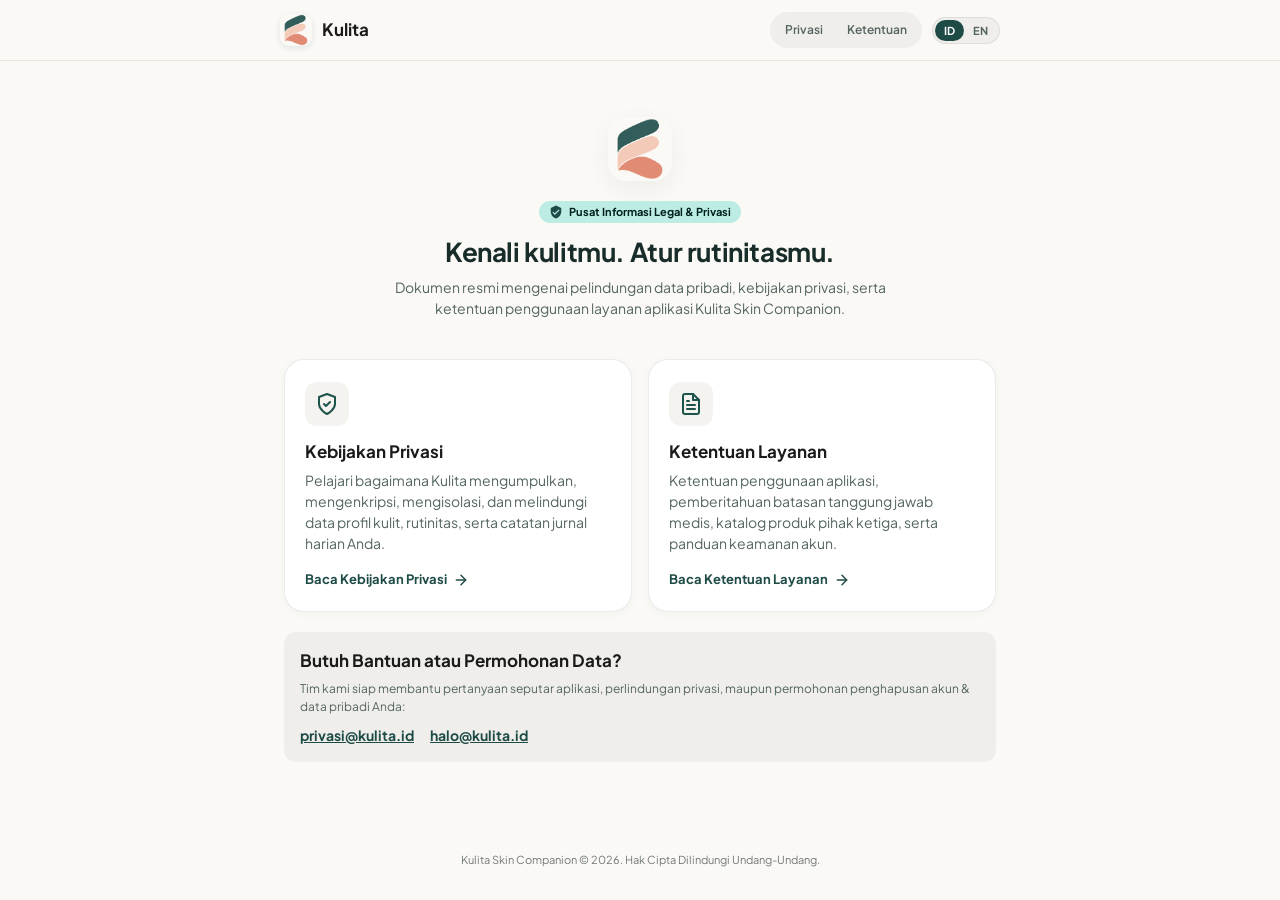
==== index.html @ 601edd52 "Add files via upload initial commit" ====
<!DOCTYPE html>
<html lang="id">
<head>
  <meta charset="UTF-8" />
  <meta name="viewport" content="width=device-width, initial-scale=1.0" />
  <meta name="description" content="Pusat Informasi Legal & Privasi Kulita — Kebijakan Privasi dan Ketentuan Layanan resmi aplikasi Kulita Skin Companion." />
  <meta name="theme-color" content="#FBF9F6" />
  <title>Pusat Legal &amp; Privasi — Kulita</title>
  <link rel="icon" type="image/png" href="assets/kulita_logo.png" />
  <link rel="preconnect" href="https://fonts.googleapis.com" />
  <link rel="preconnect" href="https://fonts.gstatic.com" crossorigin />
  <link href="https://fonts.googleapis.com/css2?family=Plus+Jakarta+Sans:wght@400;500;600;700;800&display=swap" rel="stylesheet" />
  <link rel="stylesheet" href="styles.css" />
  <script src="app.js"></script>
</head>
<body data-title-id="Pusat Legal & Privasi — Kulita" data-title-en="Legal & Privacy Center — Kulita">

  <!-- Sticky Top AppBar -->
  <header class="app-bar">
    <div class="app-bar-inner">
      <a href="index.html" class="brand-link" data-keep-lang>
        <img src="assets/kulita_logo.png" alt="Kulita Logo" class="brand-logo" />
        <span>Kulita</span>
      </a>

      <div class="app-bar-actions">
        <nav class="doc-nav" aria-label="Document Navigation">
          <a href="privacy.html" class="doc-nav-link" data-keep-lang>
            <span data-lang="id">Privasi</span>
            <span data-lang="en">Privacy</span>
          </a>
          <a href="terms.html" class="doc-nav-link" data-keep-lang>
            <span data-lang="id">Ketentuan</span>
            <span data-lang="en">Terms</span>
          </a>
        </nav>

        <div class="lang-switch" role="group" aria-label="Language Switcher">
          <button type="button" class="lang-btn active" data-set-lang="id" aria-pressed="true">ID</button>
          <button type="button" class="lang-btn" data-set-lang="en" aria-pressed="false">EN</button>
        </div>
      </div>
    </div>
  </header>

  <!-- Main Content -->
  <main class="page-main">

    <!-- Brand Hero Lockup -->
    <section class="hero-banner">
      <img src="assets/kulita_logo.png" alt="Kulita" class="hero-logo" />
      <div style="margin-bottom: 10px;">
        <span class="badge-pill badge-pill--privacy">
          <svg class="badge-icon" viewBox="0 0 24 24" fill="currentColor" aria-hidden="true">
            <path d="M12 1L3 5v6c0 5.55 3.84 10.74 9 12 5.16-1.26 9-6.45 9-12V5l-9-4zm-2 16l-4-4 1.41-1.41L10 14.17l6.59-6.59L18 9l-8 8z"/>
          </svg>
          <span data-lang="id">Pusat Informasi Legal &amp; Privasi</span>
          <span data-lang="en">Official Legal &amp; Privacy Center</span>
        </span>
      </div>
      <h1 class="headline-lg" data-lang="id">Kenali kulitmu. Atur rutinitasmu.</h1>
      <h1 class="headline-lg" data-lang="en">Know your skin. Set your routine.</h1>
      <p class="body-md" style="max-width: 540px; margin: 8px auto 0;" data-lang="id">
        Dokumen resmi mengenai pelindungan data pribadi, kebijakan privasi, serta ketentuan penggunaan layanan aplikasi Kulita Skin Companion.
      </p>
      <p class="body-md" style="max-width: 540px; margin: 8px auto 0;" data-lang="en">
        Official documentation regarding personal data protection, privacy policy, and terms of service for the Kulita Skin Companion application.
      </p>
    </section>

    <!-- Portal Cards matching HelpAndLegalBottomSheet items -->
    <section class="portal-grid" aria-label="Legal Documents">

      <!-- Card 1: Privacy Policy -->
      <a href="privacy.html" class="portal-card" data-keep-lang>
        <div>
          <div class="portal-card-icon-wrap">
            <svg width="24" height="24" viewBox="0 0 24 24" fill="none" stroke="currentColor" stroke-width="2" stroke-linecap="round" stroke-linejoin="round" aria-hidden="true">
              <path d="M12 22s8-4 8-10V5l-8-3-8 3v7c0 6 8 10 8 10z"/>
              <path d="m9 12 2 2 4-4"/>
            </svg>
          </div>
          <h2 class="headline-sm" style="margin-bottom: 6px;" data-lang="id">Kebijakan Privasi</h2>
          <h2 class="headline-sm" style="margin-bottom: 6px;" data-lang="en">Privacy Policy</h2>
          <p class="body-md" data-lang="id">
            Pelajari bagaimana Kulita mengumpulkan, mengenkripsi, mengisolasi, dan melindungi data profil kulit, rutinitas, serta catatan jurnal harian Anda.
          </p>
          <p class="body-md" data-lang="en">
            Learn how Kulita collects, encrypts, isolates, and protects your skin profile, skincare routine, and daily journal logs.
          </p>
        </div>
        <span class="portal-card-cta">
          <span data-lang="id">Baca Kebijakan Privasi</span>
          <span data-lang="en">Read Privacy Policy</span>
          <svg width="16" height="16" viewBox="0 0 24 24" fill="none" stroke="currentColor" stroke-width="2.2" stroke-linecap="round" stroke-linejoin="round" aria-hidden="true">
            <path d="M5 12h14"/>
            <path d="m12 5 7 7-7 7"/>
          </svg>
        </span>
      </a>

      <!-- Card 2: Terms of Service -->
      <a href="terms.html" class="portal-card" data-keep-lang>
        <div>
          <div class="portal-card-icon-wrap">
            <svg width="24" height="24" viewBox="0 0 24 24" fill="none" stroke="currentColor" stroke-width="2" stroke-linecap="round" stroke-linejoin="round" aria-hidden="true">
              <path d="M14 2H6a2 2 0 0 0-2 2v16a2 2 0 0 0 2 2h12a2 2 0 0 0 2-2V8z"/>
              <polyline points="14 2 14 8 20 8"/>
              <line x1="16" y1="13" x2="8" y2="13"/>
              <line x1="16" y1="17" x2="8" y2="17"/>
              <polyline points="10 9 9 9 8 9"/>
            </svg>
          </div>
          <h2 class="headline-sm" style="margin-bottom: 6px;" data-lang="id">Ketentuan Layanan</h2>
          <h2 class="headline-sm" style="margin-bottom: 6px;" data-lang="en">Terms of Service</h2>
          <p class="body-md" data-lang="id">
            Ketentuan penggunaan aplikasi, pemberitahuan batasan tanggung jawab medis, katalog produk pihak ketiga, serta panduan keamanan akun.
          </p>
          <p class="body-md" data-lang="en">
            Terms of application use, medical disclaimer notice, third-party product catalog references, and account security guidelines.
          </p>
        </div>
        <span class="portal-card-cta">
          <span data-lang="id">Baca Ketentuan Layanan</span>
          <span data-lang="en">Read Terms of Service</span>
          <svg width="16" height="16" viewBox="0 0 24 24" fill="none" stroke="currentColor" stroke-width="2.2" stroke-linecap="round" stroke-linejoin="round" aria-hidden="true">
            <path d="M5 12h14"/>
            <path d="m12 5 7 7-7 7"/>
          </svg>
        </span>
      </a>

    </section>

    <!-- Contact & Support Summary Card -->
    <section class="support-card" style="margin-top: 20px;" aria-label="Kontak Resmi">
      <h2 class="support-card-title" data-lang="id">Butuh Bantuan atau Permohonan Data?</h2>
      <h2 class="support-card-title" data-lang="en">Need Help or Data Inquiries?</h2>
      <p class="support-card-desc" data-lang="id">
        Tim kami siap membantu pertanyaan seputar aplikasi, perlindungan privasi, maupun permohonan penghapusan akun &amp; data pribadi Anda:
      </p>
      <p class="support-card-desc" data-lang="en">
        Our team is ready to assist with general support, privacy inquiries, or permanent account &amp; personal data deletion requests:
      </p>
      <div style="display: flex; flex-wrap: wrap; gap: 16px; margin-top: 8px;">
        <a href="mailto:privasi@kulita.id" class="support-email-link">
          <span>privasi@kulita.id</span>
        </a>
        <a href="mailto:halo@kulita.id" class="support-email-link">
          <span>halo@kulita.id</span>
        </a>
      </div>
    </section>

  </main>

  <!-- Footer -->
  <footer class="page-footer">
    <p data-lang="id">Kulita Skin Companion &copy; 2026. Hak Cipta Dilindungi Undang-Undang.</p>
    <p data-lang="en">Kulita Skin Companion &copy; 2026. All rights reserved.</p>
  </footer>

</body>
</html>
---- styles.css ----
/* ==========================================================================
   Kulita Design System — Web Legal Pages (GitHub Pages)
   Synchronized with lib/theme/app_colors.dart & lib/theme/app_typography.dart
   ========================================================================== */

:root {
  /* Primary botanical deep teals */
  --primary: #1E4B46;
  --on-primary: #FFFFFF;
  --primary-container: #1C534A;
  --on-primary-container: #8DBAB3;
  --primary-fixed: #BDECE4;
  --primary-fixed-dim: #A2CFC8;
  --on-primary-fixed: #00201D;

  /* Secondary soft warm peaches */
  --secondary: #7D5543;
  --on-secondary: #FFFFFF;
  --secondary-container: #FFC9B1;
  --on-secondary-container: #7A5240;
  --secondary-fixed: #FFDBCC;

  /* Tertiary coral & terracotta accents */
  --tertiary: #E77F67;
  --on-tertiary: #FFFFFF;
  --tertiary-fixed: #FFDAD2;

  /* Canvas & surface layers */
  --canvas: #FAF8F5;
  --surface: #FBF9F6;
  --surface-card: #FFFFFF;
  --surface-tint: #3A6660;
  --surface-container-lowest: #FFFFFF;
  --surface-container-low: #F5F3F0;
  --surface-container: #EFEEEB;
  --surface-container-high: #EAE8E5;
  --surface-container-highest: #E4E2DF;

  /* Typography & Neutrals */
  --on-surface: #1B1C1A;
  --text-primary: #182C29;
  --on-surface-variant: #546562;
  --text-muted: #546562;
  --outline: #707977;
  --outline-variant: #C0C8C6;
  --border-subtle: #EAE6DF;

  /* Semantic */
  --status-verified: #5B8A72;
  --status-warning: #D97736;
  --error: #BA1A1A;
  --error-container: #FFDAD6;

  /* Borders & Shadows matching Flutter cards */
  --outline-alpha-15: rgba(112, 121, 119, 0.15);
  --shadow-card: 0 2px 10px rgba(0, 0, 0, 0.03);
  --shadow-subtle: 0 2px 6px rgba(0, 0, 0, 0.02);
  --shadow-elevated: 0 8px 24px rgba(24, 44, 41, 0.06);

  /* Radii */
  --radius-pill: 9999px;
  --radius-xl: 20px;
  --radius-lg: 16px;
  --radius-md: 12px;
  --radius-sm: 10px;
  --radius-xs: 8px;

  /* Font Family */
  --font-sans: 'Plus Jakarta Sans', -apple-system, BlinkMacSystemFont, 'Segoe UI', Roboto, sans-serif;
}

*,
*::before,
*::after {
  box-sizing: border-box;
  margin: 0;
  padding: 0;
}

html {
  font-family: var(--font-sans);
  background-color: var(--surface);
  color: var(--on-surface);
  -webkit-font-smoothing: antialiased;
  -moz-osx-font-smoothing: grayscale;
  scroll-behavior: smooth;
}

body {
  min-height: 100vh;
  display: flex;
  flex-direction: column;
  background-color: var(--surface);
  color: var(--on-surface);
  line-height: 1.5;
}

/* ==========================================================================
   Typography Scale (AppTypography)
   ========================================================================== */

.display-lg {
  font-size: 2.125rem; /* 34px */
  font-weight: 800;
  line-height: 1.235;
  letter-spacing: -0.02em;
  color: var(--text-primary);
}

.headline-lg {
  font-size: 1.625rem; /* 26px */
  font-weight: 700;
  line-height: 1.3;
  letter-spacing: -0.015em;
  color: var(--text-primary);
}

.headline-lg-mobile {
  font-size: 1.375rem; /* 22px */
  font-weight: 700;
  line-height: 1.36;
  letter-spacing: -0.01em;
  color: var(--on-surface);
}

.headline-md {
  font-size: 1.25rem; /* 20px */
  font-weight: 700;
  line-height: 1.4;
  color: var(--text-primary);
}

.headline-sm {
  font-size: 1.0625rem; /* 17px */
  font-weight: 700;
  line-height: 1.41;
  color: var(--on-surface);
}

.body-lg {
  font-size: 1rem; /* 16px */
  font-weight: 400;
  line-height: 1.5;
  color: var(--text-primary);
}

.body-md {
  font-size: 0.875rem; /* 14px */
  font-weight: 400;
  line-height: 1.5;
  color: var(--on-surface-variant);
}

.body-sm {
  font-size: 0.75rem; /* 12px */
  font-weight: 400;
  line-height: 1.5;
  color: var(--on-surface-variant);
}

.label-lg {
  font-size: 0.875rem; /* 14px */
  font-weight: 600;
  line-height: 1.42;
  color: var(--on-surface);
}

.label-md {
  font-size: 0.75rem; /* 12px */
  font-weight: 600;
  line-height: 1.33;
  letter-spacing: 0.01em;
  color: var(--on-surface-variant);
}

.label-sm {
  font-size: 0.6875rem; /* 11px */
  font-weight: 700;
  line-height: 1.27;
  letter-spacing: 0.02em;
  color: var(--primary);
}

/* ==========================================================================
   Sticky Top AppBar
   ========================================================================== */

.app-bar {
  position: sticky;
  top: 0;
  z-index: 50;
  background-color: rgba(251, 249, 246, 0.88);
  backdrop-filter: blur(12px);
  -webkit-backdrop-filter: blur(12px);
  border-bottom: 1px solid var(--border-subtle);
}

.app-bar-inner {
  max-width: 760px;
  margin: 0 auto;
  padding: 12px 20px;
  display: flex;
  align-items: center;
  justify-content: space-between;
  gap: 12px;
}

.brand-link {
  display: inline-flex;
  align-items: center;
  gap: 10px;
  text-decoration: none;
  color: var(--on-surface);
  font-weight: 700;
  font-size: 1.0625rem;
  transition: opacity 0.15s ease;
}

.brand-link:hover {
  opacity: 0.85;
}

.brand-logo {
  width: 32px;
  height: 32px;
  border-radius: 9px;
  object-fit: cover;
  box-shadow: 0 2px 6px rgba(30, 75, 70, 0.12);
}

.app-bar-actions {
  display: flex;
  align-items: center;
  gap: 10px;
}

/* Navigation Pills inside AppBar */
.doc-nav {
  display: flex;
  align-items: center;
  background-color: var(--surface-container);
  padding: 3px;
  border-radius: var(--radius-pill);
}

.doc-nav-link {
  text-decoration: none;
  font-size: 0.75rem;
  font-weight: 600;
  color: var(--on-surface-variant);
  padding: 6px 12px;
  border-radius: var(--radius-pill);
  transition: all 0.15s ease;
  white-space: nowrap;
}

.doc-nav-link:hover {
  color: var(--on-surface);
}

.doc-nav-link.active {
  background-color: var(--surface-card);
  color: var(--primary);
  font-weight: 700;
  box-shadow: 0 1px 3px rgba(0, 0, 0, 0.06);
}

/* Language Toggle Switcher */
.lang-switch {
  display: inline-flex;
  align-items: center;
  background-color: var(--surface-container);
  border: 1px solid var(--outline-alpha-15);
  border-radius: var(--radius-pill);
  padding: 2px;
}

.lang-btn {
  appearance: none;
  border: none;
  background: transparent;
  font-family: var(--font-sans);
  font-size: 0.6875rem;
  font-weight: 700;
  color: var(--on-surface-variant);
  padding: 4px 9px;
  border-radius: var(--radius-pill);
  cursor: pointer;
  transition: all 0.15s ease;
}

.lang-btn:hover {
  color: var(--on-surface);
}

.lang-btn.active {
  background-color: var(--primary);
  color: var(--on-primary);
}

/* ==========================================================================
   Main Layout & Article Container
   ========================================================================== */

.page-main {
  flex: 1;
  width: 100%;
  max-width: 760px;
  margin: 0 auto;
  padding: 16px 20px 32px;
}

/* Matches PrivacyPolicyPage Main Article Container */
.article-card {
  width: 100%;
  padding: 24px 20px;
  background-color: var(--surface-container-lowest);
  border-radius: var(--radius-xl);
  border: 1px solid var(--outline-alpha-15);
  box-shadow: var(--shadow-card);
}

@media (min-width: 640px) {
  .page-main {
    padding: 28px 24px 48px;
  }

  .article-card {
    padding: 32px 32px;
  }
}

/* ==========================================================================
   Badges & Meta Header
   ========================================================================== */

.meta-row {
  display: flex;
  flex-wrap: wrap;
  align-items: center;
  justify-content: space-between;
  gap: 8px;
  margin-bottom: 14px;
}

.badge-pill {
  display: inline-flex;
  align-items: center;
  gap: 6px;
  padding: 4px 10px;
  border-radius: var(--radius-pill);
  font-size: 0.6875rem;
  font-weight: 700;
  line-height: 1.27;
}

.badge-pill--privacy {
  background-color: var(--primary-fixed);
  color: var(--on-primary-fixed);
}

.badge-pill--terms {
  background-color: var(--surface-container);
  color: var(--on-surface-variant);
  font-weight: 600;
}

.badge-icon {
  width: 14px;
  height: 14px;
  color: var(--primary);
  flex-shrink: 0;
}

.last-updated {
  font-size: 0.6875rem;
  color: var(--outline);
}

.doc-headline {
  margin-bottom: 8px;
}

.doc-intro {
  color: var(--on-surface-variant);
  line-height: 1.55;
}

/* ==========================================================================
   Callout Cards: LegalSummaryCard & MedicalNoticeCard
   ========================================================================== */

/* Matches LegalSummaryCard */
.summary-card {
  width: 100%;
  margin-top: 16px;
  margin-bottom: 24px;
  padding: 14px 16px;
  background-color: var(--surface-container-low);
  border-radius: var(--radius-md);
  border: 1px solid var(--outline-alpha-15);
}

.summary-card-header {
  display: flex;
  align-items: center;
  gap: 8px;
  margin-bottom: 10px;
}

.summary-card-icon {
  width: 18px;
  height: 18px;
  color: var(--primary);
  flex-shrink: 0;
}

.summary-card-title {
  font-size: 0.6875rem;
  font-weight: 700;
  letter-spacing: 0.6px;
  text-transform: uppercase;
  color: var(--primary);
}

.summary-list {
  list-style: none;
  display: flex;
  flex-direction: column;
  gap: 6px;
}

.summary-item {
  display: flex;
  align-items: flex-start;
  gap: 8px;
  font-size: 0.75rem;
  line-height: 1.45;
  color: var(--on-surface-variant);
}

.summary-check-icon {
  width: 16px;
  height: 16px;
  color: var(--primary);
  flex-shrink: 0;
  margin-top: 1px;
}

.summary-item strong {
  font-weight: 700;
  color: var(--on-surface);
}

/* Matches MedicalNoticeCard */
.medical-notice-card {
  width: 100%;
  margin-top: 16px;
  margin-bottom: 24px;
  padding: 16px;
  background-color: var(--surface-container-low);
  border-radius: var(--radius-md);
  border-left: 4px solid var(--primary);
  box-shadow: var(--shadow-subtle);
  display: flex;
  align-items: flex-start;
  gap: 12px;
}

.medical-notice-icon {
  width: 22px;
  height: 22px;
  color: var(--primary);
  flex-shrink: 0;
  margin-top: 1px;
}

.medical-notice-title {
  font-size: 0.75rem;
  font-weight: 700;
  letter-spacing: 0.5px;
  text-transform: uppercase;
  color: var(--primary);
  margin-bottom: 6px;
}

.medical-notice-text {
  font-size: 0.75rem;
  line-height: 1.48;
  color: var(--on-surface-variant);
}

.medical-notice-text strong {
  font-weight: 700;
  color: var(--on-surface);
}

/* ==========================================================================
   Document Sections (LegalSectionCard & LegalBulletPoint)
   ========================================================================== */

.section-block {
  display: flex;
  flex-direction: column;
}

.section-heading {
  display: flex;
  align-items: baseline;
  gap: 6px;
  font-size: 1.0625rem; /* 17px */
  font-weight: 700;
  line-height: 1.41;
  color: var(--on-surface);
}

.section-number {
  color: var(--primary);
  font-weight: 700;
  flex-shrink: 0;
}

.section-number--neutral {
  color: var(--on-surface);
}

.section-desc {
  margin-top: 6px;
  font-size: 0.875rem; /* 14px */
  line-height: 1.55;
  color: var(--on-surface-variant);
}

.section-desc + .section-desc {
  margin-top: 10px;
}

.bullet-list {
  list-style: none;
  margin-top: 8px;
  display: flex;
  flex-direction: column;
  gap: 6px;
}

.bullet-item {
  display: flex;
  align-items: flex-start;
  padding-left: 4px;
  font-size: 0.875rem; /* 14px */
  line-height: 1.48;
  color: var(--on-surface-variant);
}

.bullet-dot {
  width: 5px;
  height: 5px;
  border-radius: 50%;
  background-color: var(--on-surface-variant);
  margin-top: 8px;
  margin-right: 10px;
  flex-shrink: 0;
}

.bullet-item strong {
  font-weight: 700;
  color: var(--on-surface);
}

.section-divider {
  border: 0;
  height: 1px;
  background-color: var(--surface-container-high);
  margin: 18px 0;
}

.section-spacer {
  height: 20px;
}

/* ==========================================================================
   Contact & Support Cards (LegalContactBox & LegalSupportCard)
   ========================================================================== */

/* Matches LegalContactBox */
.contact-box {
  margin-top: 14px;
  padding: 12px 14px;
  background-color: var(--surface-container-low);
  border-radius: var(--radius-sm);
  border: 1px solid var(--outline-alpha-15);
  display: flex;
  align-items: center;
  gap: 10px;
  text-decoration: none;
  transition: background-color 0.15s ease, border-color 0.15s ease;
}

.contact-box:hover {
  background-color: var(--surface-container);
  border-color: var(--outline-variant);
}

.contact-box-icon {
  width: 20px;
  height: 20px;
  color: var(--primary);
  flex-shrink: 0;
}

.contact-box-label {
  display: block;
  font-size: 0.6875rem;
  color: var(--on-surface-variant);
  margin-bottom: 2px;
}

.contact-box-email {
  display: block;
  font-size: 0.75rem;
  font-weight: 700;
  color: var(--primary);
  text-decoration: underline;
}

/* Matches LegalSupportCard */
.support-card {
  width: 100%;
  padding: 16px;
  background-color: var(--surface-container);
  border-radius: var(--radius-md);
}

.support-card-title {
  font-size: 1.0625rem;
  font-weight: 700;
  color: var(--on-surface);
  margin-bottom: 6px;
}

.support-card-desc {
  font-size: 0.75rem;
  line-height: 1.48;
  color: var(--on-surface-variant);
  margin-bottom: 10px;
}

.support-email-link {
  display: inline-flex;
  align-items: center;
  gap: 4px;
  font-size: 0.875rem;
  font-weight: 700;
  color: var(--primary);
  text-decoration: underline;
}

.support-email-link:hover {
  opacity: 0.85;
}

/* ==========================================================================
   Index / Portal Hub Cards
   ========================================================================== */

.hero-banner {
  text-align: center;
  padding: 28px 20px 24px;
}

.hero-logo {
  width: 64px;
  height: 64px;
  border-radius: 18px;
  object-fit: cover;
  box-shadow: var(--shadow-elevated);
  margin-bottom: 14px;
}

.portal-grid {
  display: grid;
  grid-template-columns: 1fr;
  gap: 16px;
  margin-top: 16px;
}

@media (min-width: 600px) {
  .portal-grid {
    grid-template-columns: 1fr 1fr;
  }
}

.portal-card {
  display: flex;
  flex-direction: column;
  justify-content: space-between;
  padding: 22px 20px;
  background-color: var(--surface-container-lowest);
  border-radius: var(--radius-xl);
  border: 1px solid var(--outline-alpha-15);
  box-shadow: var(--shadow-card);
  text-decoration: none;
  color: var(--on-surface);
  transition: transform 0.15s ease, box-shadow 0.15s ease, border-color 0.15s ease;
}

.portal-card:hover {
  transform: translateY(-2px);
  box-shadow: var(--shadow-elevated);
  border-color: var(--primary-fixed-dim);
}

.portal-card-icon-wrap {
  width: 44px;
  height: 44px;
  border-radius: var(--radius-md);
  background-color: var(--surface-container-low);
  display: flex;
  align-items: center;
  justify-content: center;
  color: var(--primary-container);
  margin-bottom: 14px;
}

.portal-card-cta {
  margin-top: 16px;
  display: inline-flex;
  align-items: center;
  gap: 6px;
  font-size: 0.8125rem;
  font-weight: 700;
  color: var(--primary);
}

/* ==========================================================================
   Footer
   ========================================================================== */

.page-footer {
  text-align: center;
  padding: 20px 20px 32px;
  font-size: 0.6875rem;
  color: var(--outline);
}

.footer-links {
  display: flex;
  justify-content: center;
  flex-wrap: wrap;
  gap: 16px;
  margin-bottom: 8px;
}

.footer-link {
  color: var(--on-surface-variant);
  text-decoration: none;
  font-weight: 600;
}

.footer-link:hover {
  color: var(--primary);
  text-decoration: underline;
}

/* ==========================================================================
   Bilingual Visibility Utility & Print Styles
   ========================================================================== */

html[lang="id"] [data-lang="en"] {
  display: none !important;
}

html[lang="en"] [data-lang="id"] {
  display: none !important;
}

@media (max-width: 480px) {
  .brand-title-text {
    display: none;
  }
  .app-bar-inner {
    padding: 10px 16px;
  }
  .page-main {
    padding: 12px 16px 28px;
  }
}

@media print {
  .app-bar,
  .footer-links {
    display: none !important;
  }
  body,
  .article-card {
    background: #FFFFFF;
    box-shadow: none;
    border: none;
  }
}
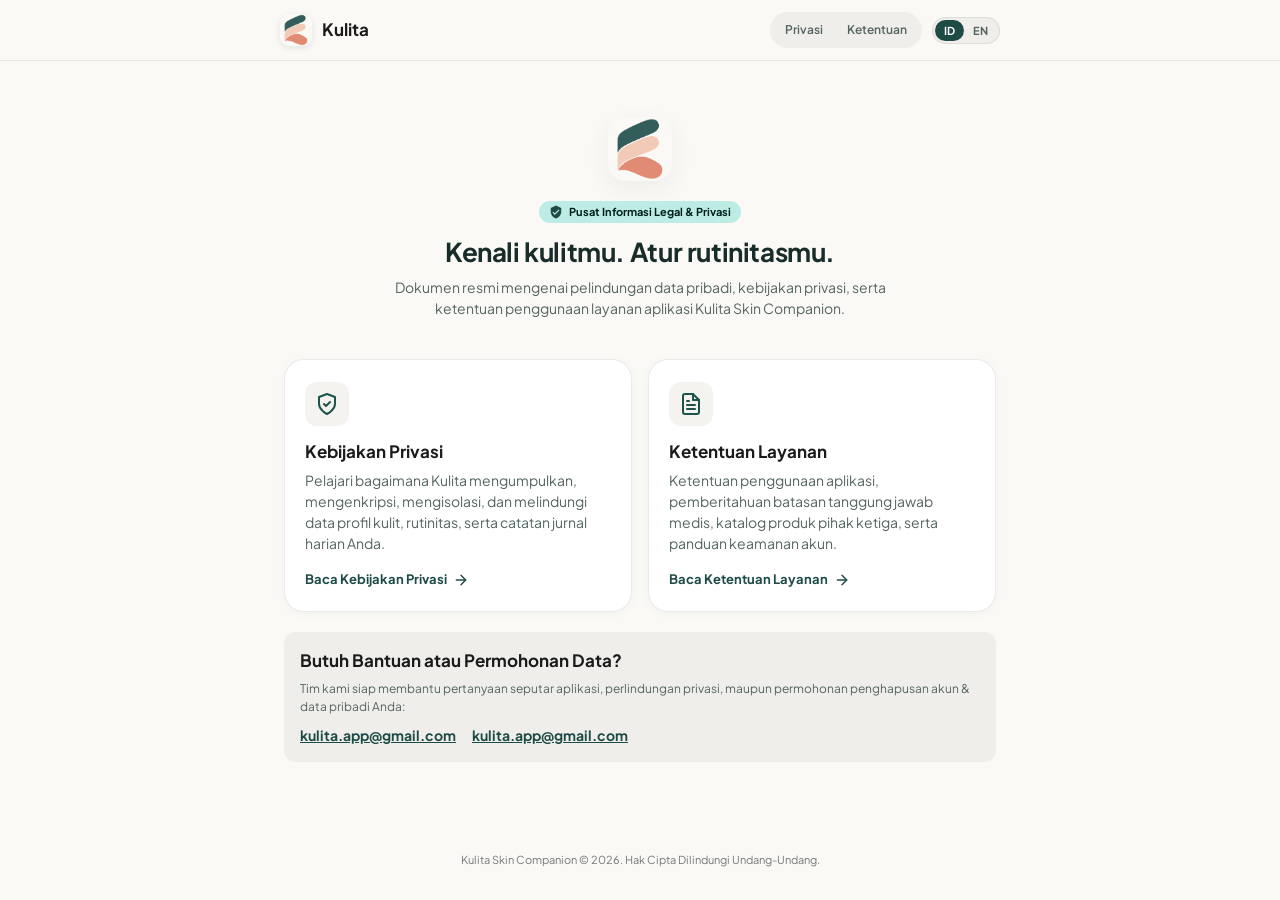
==== commit 3191b539: "Update index.html" ====
--- a/index.html
+++ b/index.html
@@ -143,11 +143,11 @@
         Our team is ready to assist with general support, privacy inquiries, or permanent account &amp; personal data deletion requests:
       </p>
       <div style="display: flex; flex-wrap: wrap; gap: 16px; margin-top: 8px;">
-        <a href="mailto:privasi@kulita.id" class="support-email-link">
-          <span>privasi@kulita.id</span>
+        <a href="mailto:kulita.app@gmail.com" class="support-email-link">
+          <span>kulita.app@gmail.com</span>
         </a>
-        <a href="mailto:halo@kulita.id" class="support-email-link">
-          <span>halo@kulita.id</span>
+        <a href="mailto:kulita.app@gmail.com" class="support-email-link">
+          <span>kulita.app@gmail.com</span>
         </a>
       </div>
     </section>
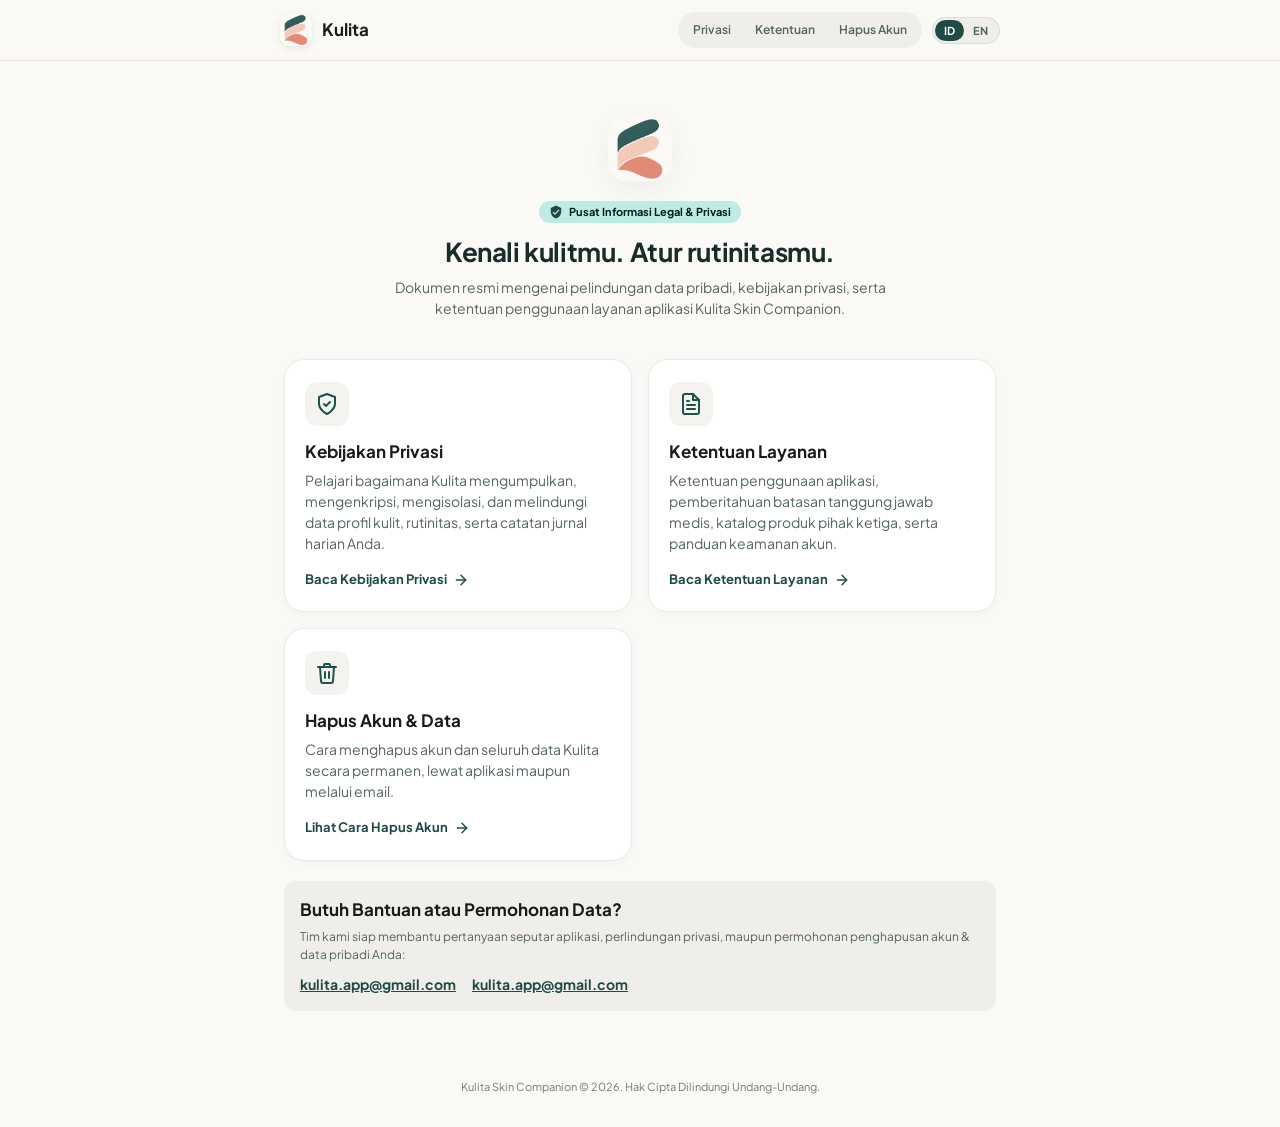
==== commit a5bc46b3: "Update delete-account.html" ====
--- a/index.html
+++ b/index.html
@@ -32,6 +32,10 @@
           <a href="terms.html" class="doc-nav-link" data-keep-lang>
             <span data-lang="id">Ketentuan</span>
             <span data-lang="en">Terms</span>
+          </a>
+          <a href="delete-account.html" class="doc-nav-link" data-keep-lang>
+            <span data-lang="id">Hapus Akun</span>
+            <span data-lang="en">Delete Account</span>
           </a>
         </nav>
 
@@ -130,6 +134,37 @@
         </span>
       </a>
 
+      <!-- Card 3: Delete Account -->
+      <a href="delete-account.html" class="portal-card" data-keep-lang>
+        <div>
+          <div class="portal-card-icon-wrap">
+            <svg width="24" height="24" viewBox="0 0 24 24" fill="none" stroke="currentColor" stroke-width="2" stroke-linecap="round" stroke-linejoin="round" aria-hidden="true">
+              <polyline points="3 6 5 6 21 6"/>
+              <path d="M19 6l-1 14a2 2 0 0 1-2 2H8a2 2 0 0 1-2-2L5 6"/>
+              <path d="M10 11v6"/>
+              <path d="M14 11v6"/>
+              <path d="M9 6V4a1 1 0 0 1 1-1h4a1 1 0 0 1 1 1v2"/>
+            </svg>
+          </div>
+          <h2 class="headline-sm" style="margin-bottom: 6px;" data-lang="id">Hapus Akun &amp; Data</h2>
+          <h2 class="headline-sm" style="margin-bottom: 6px;" data-lang="en">Delete Account &amp; Data</h2>
+          <p class="body-md" data-lang="id">
+            Cara menghapus akun dan seluruh data Kulita secara permanen, lewat aplikasi maupun melalui email.
+          </p>
+          <p class="body-md" data-lang="en">
+            How to permanently delete your Kulita account and all associated data, in the app or by email.
+          </p>
+        </div>
+        <span class="portal-card-cta">
+          <span data-lang="id">Lihat Cara Hapus Akun</span>
+          <span data-lang="en">See How to Delete</span>
+          <svg width="16" height="16" viewBox="0 0 24 24" fill="none" stroke="currentColor" stroke-width="2.2" stroke-linecap="round" stroke-linejoin="round" aria-hidden="true">
+            <path d="M5 12h14"/>
+            <path d="m12 5 7 7-7 7"/>
+          </svg>
+        </span>
+      </a>
+
     </section>
 
     <!-- Contact & Support Summary Card -->
